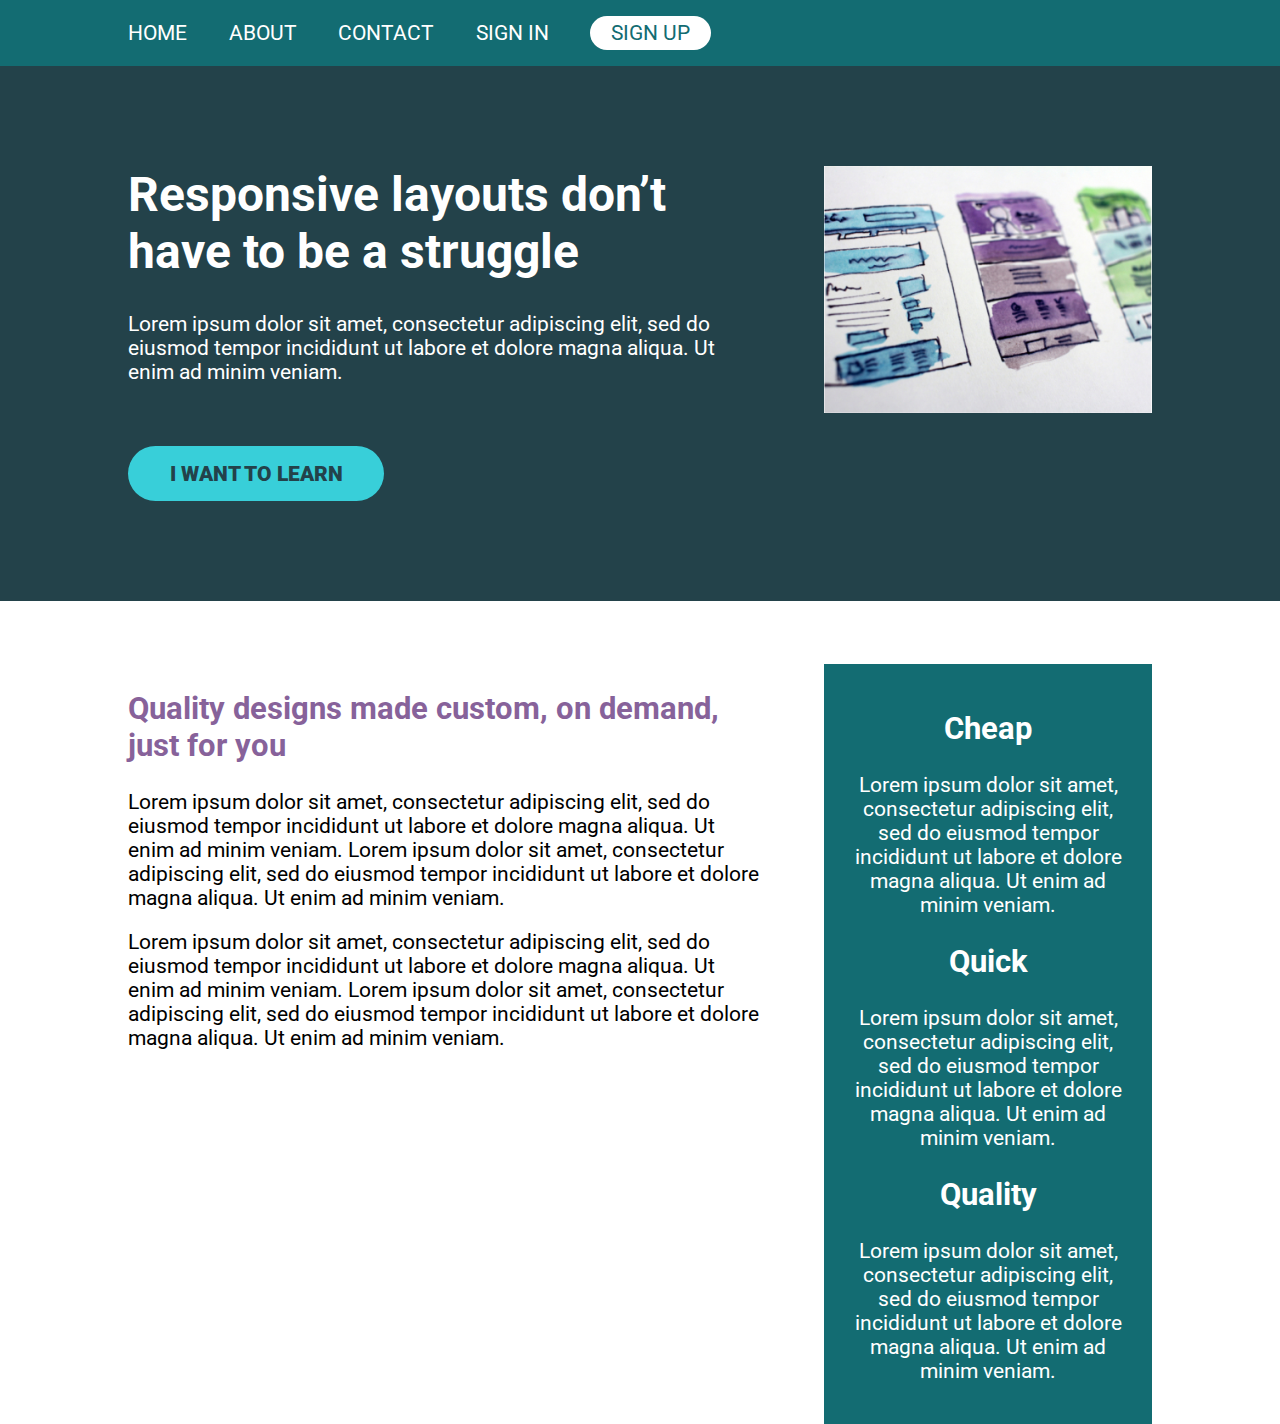
==== challenge 6 nav/index.html @ 4de9a4f1 "to do challege 7" ====
<!DOCTYPE html>
<html lang="en">
<head>
    <meta charset="UTF-8">
    <meta name="viewport" content="width=device-width, initial-scale=1.0">
    <title>Conquering Responsive Layouts</title>
    <link href="https://fonts.googleapis.com/css2?family=Roboto:wght@400;900&display=swap" rel="stylesheet"> 
    <link rel="stylesheet" href="style.css">
</head>
<body>
    <header>
        <div class="container">
            <nav class="nav">
                <ul class="nav__list">
                    <li class="nav__item"><a href="#" class="nav__link">Home</a></li>
                    <li class="nav__item"><a href="#" class="nav__link">About</a></li>
                    <li class="nav__item"><a href="#" class="nav__link">Contact</a></li>
                    <li class="nav__item"><a href="#" class="nav__link">Sign In</a></li>
                    <li class="nav__item"><a href="#" class="nav__link nav__link--button">Sign up</a></li>
                </ul>
            </nav>
        </div>
    </header>

    <section class="hero">
        <div class="container row">
            <div class="hero__text">
                <h1>Responsive layouts don’t have to be a struggle</h1>
                <p>Lorem ipsum dolor sit amet, consectetur adipiscing elit, sed do eiusmod tempor incididunt ut labore et dolore magna aliqua. Ut enim ad minim veniam.</p>
                <a href="#" class="btn">I want to learn</a>
            </div>
            <img src="img/hero-img.jpg" alt="UX design sketches" class="hero__img">
        </div>
    </section> 

    <main class="main container row">
            <section class="primary-content">
                <h2 class="section-title">Quality designs made custom, on demand, just for you</h2>
                <p>Lorem ipsum dolor sit amet, consectetur adipiscing elit, sed do eiusmod tempor incididunt ut labore et dolore magna aliqua. Ut enim ad minim veniam. Lorem ipsum dolor sit amet, consectetur adipiscing elit, sed do eiusmod tempor incididunt ut labore et dolore magna aliqua. Ut enim ad minim veniam.</p>
                <p>Lorem ipsum dolor sit amet, consectetur adipiscing elit, sed do eiusmod tempor incididunt ut labore et dolore magna aliqua. Ut enim ad minim veniam. Lorem ipsum dolor sit amet, consectetur adipiscing elit, sed do eiusmod tempor incididunt ut labore et dolore magna aliqua. Ut enim ad minim veniam.</p>
            </section>
            <aside class="sidebar">
                <h2 class="sidebar-title">Cheap</h2>
                <p>Lorem ipsum dolor sit amet, consectetur adipiscing elit, sed do eiusmod tempor incididunt ut labore et dolore magna aliqua. Ut enim ad minim veniam.</p>

                <h2 class="sidebar-title">Quick</h2>
                <p>Lorem ipsum dolor sit amet, consectetur adipiscing elit, sed do eiusmod tempor incididunt ut labore et dolore magna aliqua. Ut enim ad minim veniam.</p>

                <h2 class="sidebar-title">Quality</h2>
                <p>Lorem ipsum dolor sit amet, consectetur adipiscing elit, sed do eiusmod tempor incididunt ut labore et dolore magna aliqua. Ut enim ad minim veniam.</p>
            </aside>
    </main>

    

</body>
</html>
---- challenge 6 nav/style.css ----
/* 
////// For this challenge ///////

- All text is in the text.md file

// Requirements
   1. Get all the navigation items next to one another
   2. Add a space between all the items
*/

*, *::before, *::after {
    box-sizing: border-box;
}

body {
    margin: 0;
    font-family: 'Roboto', sans-serif;
    font-size: 1.3rem;
}

img {
    max-width: 100%;
}

h1 {
    font-size: 3rem;
    margin-top: 0;
}

.section-title {
    color: #87629A;
}

.btn {
    display: inline-block;
    text-decoration: none;
    text-transform: uppercase; 
    color: #23424A;
    font-weight: 900;
    background-color: #38CFD9;
    padding: .75em 2em;
    border-radius: 100px;
}

.btn:hover,
.btn:focus {
    opacity: .75; 
}

.container {
    width: 80%;
    max-width: 1100px;
    margin: 0 auto;
}

.row {
    display: flex;
    justify-content: space-between;
}

.col {
    /* these are now flex items */
    width: 100%;
}

.col + .col {
    margin-left: 30px;
}


header {
    background: #136c72;
    padding: 1em 0;
}

.nav__list {
    margin: 0;
    padding: 0;
    list-style: none;
    display: flex;
}

.nav__link {
    color: #fff;
    text-decoration: none;
    text-transform: uppercase;;
}
.nav__item + .nav__item{
    margin-left: 2em;
}


.nav__link--button {
    background: #fff;
    color: #136c72;
    padding: .25em 1em;
    border-radius: 10em;
}

.nav__link:hover {
    opacity: .75;
}


.hero {
    padding: 100px 0;
    background-color: #23424A;
    color: #FFF;
}

.hero__text { 
    width: 62%;
}

.hero__img {
    width: 32%;
    align-self: flex-start;
}

.hero p {
    margin-bottom: 3em;
}

.main {
    margin-top: 3em;
}

.primary-content {
    width: 62%;
}

.sidebar {
    width: 32%;
    padding: 1em;
    text-align: center;
    color: #fff;
    background-color: #136c72;
}
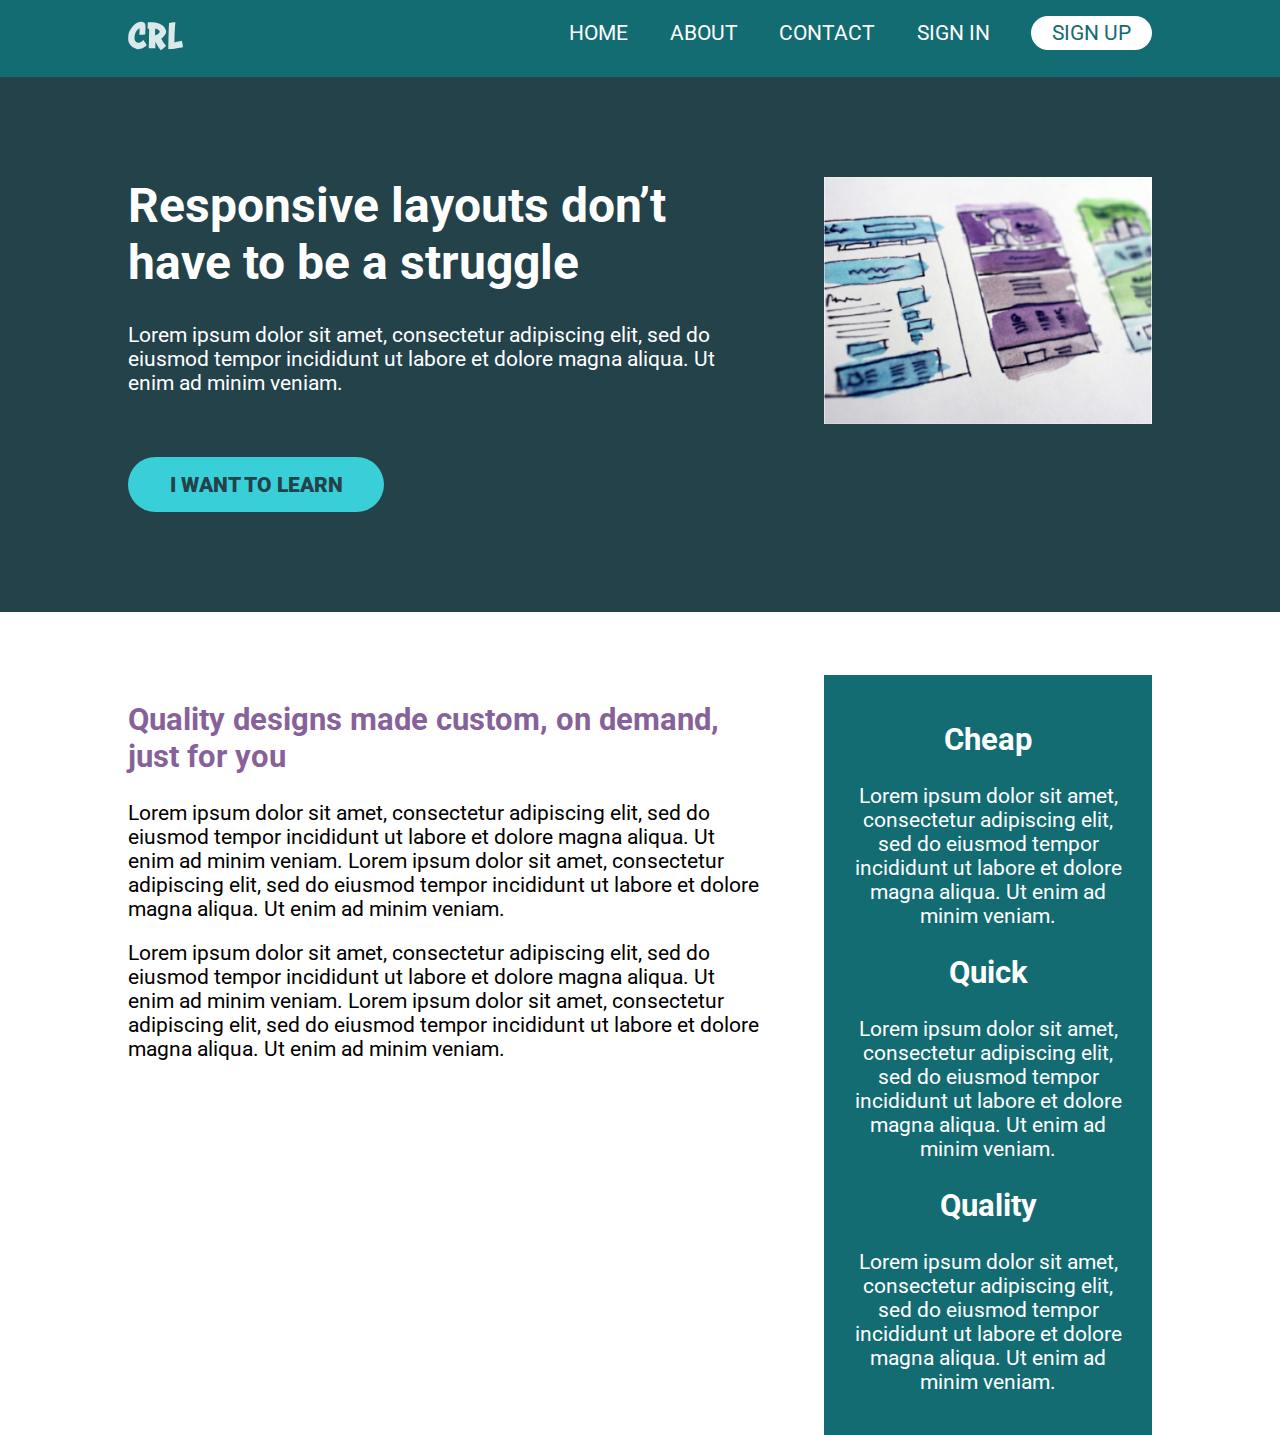
==== commit 0567bd11: "challege 6 logo added" ====
--- a/challenge 6 nav/index.html
+++ b/challenge 6 nav/index.html
@@ -9,7 +9,10 @@
 </head>
 <body>
     <header>
-        <div class="container">
+        <div class="container row">
+            <a href="">
+                <img src="img/crl.svg" alt="CRL">
+            </a>
             <nav class="nav">
                 <ul class="nav__list">
                     <li class="nav__item"><a href="#" class="nav__link">Home</a></li>
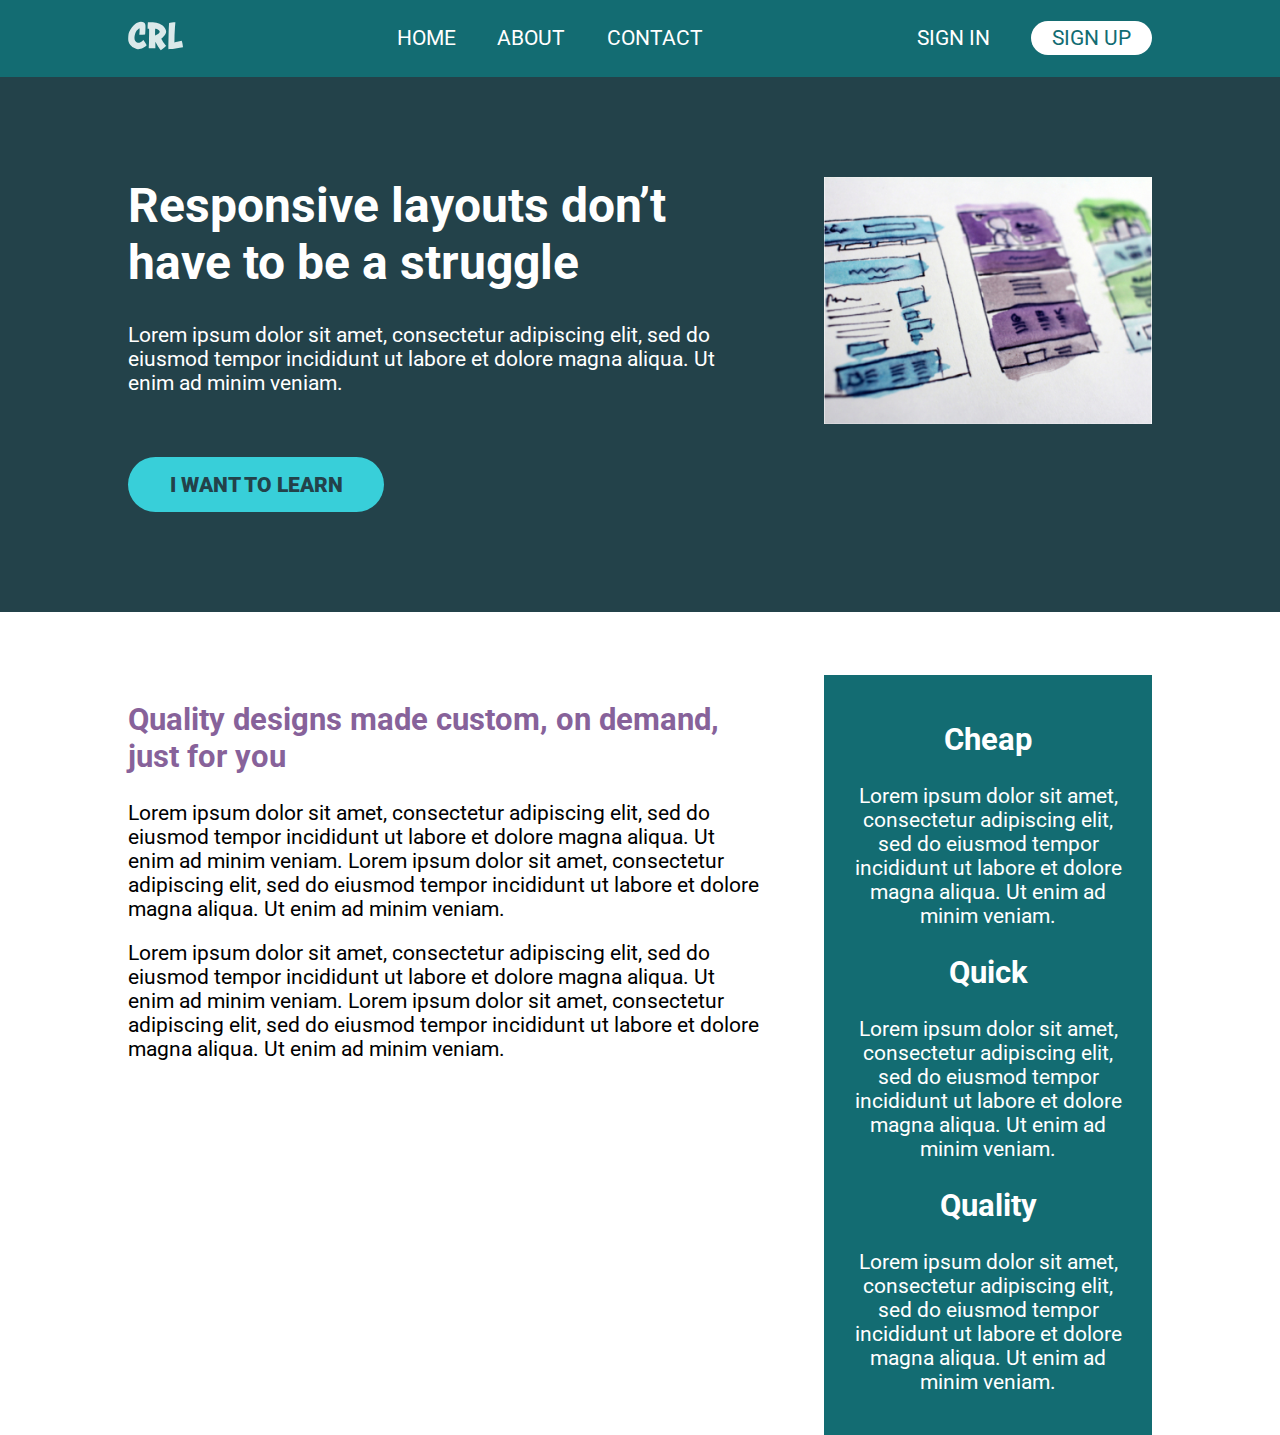
==== commit 93a302bb: "challenge 7 hero section completed" ====
--- a/challenge 6 nav/index.html
+++ b/challenge 6 nav/index.html
@@ -14,10 +14,12 @@
                 <img src="img/crl.svg" alt="CRL">
             </a>
             <nav class="nav">
-                <ul class="nav__list">
+                <ul class="nav__list nav__push--right">
                     <li class="nav__item"><a href="#" class="nav__link">Home</a></li>
                     <li class="nav__item"><a href="#" class="nav__link">About</a></li>
                     <li class="nav__item"><a href="#" class="nav__link">Contact</a></li>
+                </ul>
+                <ul class="nav__list">
                     <li class="nav__item"><a href="#" class="nav__link">Sign In</a></li>
                     <li class="nav__item"><a href="#" class="nav__link nav__link--button">Sign up</a></li>
                 </ul>
--- a/challenge 6 nav/style.css
+++ b/challenge 6 nav/style.css
@@ -56,6 +56,7 @@
 .row {
     display: flex;
     justify-content: space-between;
+    /* border: 2px solid salmon; */
 }
 
 .col {
@@ -78,8 +79,19 @@
     padding: 0;
     list-style: none;
     display: flex;
+    /* border: 2px solid red; */
+    
 }
-
+nav{
+    align-self: center;
+    /* border: 2px solid yellow; */
+    flex-grow: 1;
+    display: flex;
+    flex-grow: 1;
+}
+.nav__push--right{
+    margin: 0 auto;
+}
 .nav__link {
     color: #fff;
     text-decoration: none;
